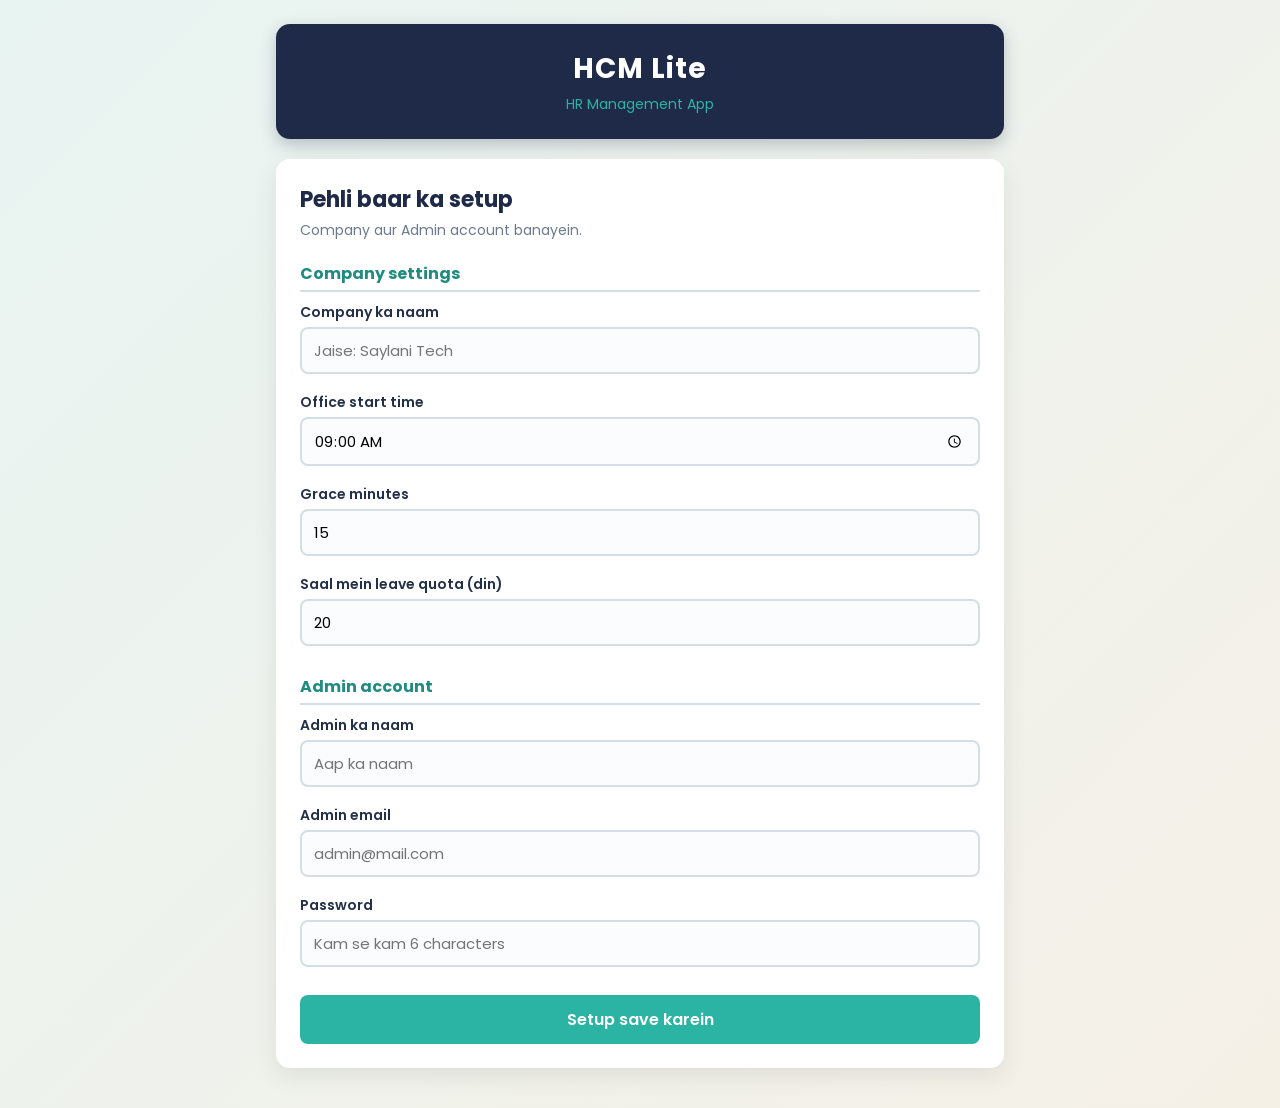
==== admin.html @ a7d58cec "completed" ====
<!DOCTYPE html>
<html lang="ur">
<head>
  <meta charset="UTF-8">
  <meta name="viewport" content="width=device-width, initial-scale=1.0">
  <title>HCM Lite - Admin</title>

  <!-- Font: Poppins (Google Fonts) -->
  <link rel="preconnect" href="https://fonts.googleapis.com">
  <link href="https://fonts.googleapis.com/css2?family=Poppins:wght@400;600;700&display=swap" rel="stylesheet">

  <!-- Apni CSS -->
  <link rel="stylesheet" href="css/style.css">
</head>
<body>

  <div class="page">

    <header class="top-bar">
      <h1>HCM Lite</h1>
      <p>Admin dashboard</p>
    </header>

    <!-- Navigation -->
    <nav class="nav">
      <a href="admin.html" class="nav-link active">Dashboard</a>
      <a href="employees.html" class="nav-link">Employees</a>
      <a href="leaves.html" class="nav-link">Leaves</a>
      <a href="settings.html" class="nav-link">Settings</a>
      <button type="button" id="logoutBtn" class="nav-link">Logout</button>
    </nav>

    <!-- Totals (company ka khulasa) -->
    <section class="card">
      <h2>Aaj ka khulasa</h2>

      <div class="stat-grid">
        <div class="stat-box">
          <span class="stat-num" id="statEmployees">0</span>
          <span class="stat-label">Employees</span>
        </div>
        <div class="stat-box">
          <span class="stat-num" id="statPresent">0</span>
          <span class="stat-label">Check-in</span>
        </div>
        <div class="stat-box">
          <span class="stat-num" id="statLate">0</span>
          <span class="stat-label">Late</span>
        </div>
        <div class="stat-box">
          <span class="stat-num" id="statLeave">0</span>
          <span class="stat-label">Chhutti par</span>
        </div>
        <div class="stat-box">
          <span class="stat-num" id="statPending">0</span>
          <span class="stat-label">Pending leaves</span>
        </div>
      </div>
    </section>

    <!-- Aaj ki attendance -->
    <section class="card">
      <h2>Aaj ki attendance</h2>

      <div class="table-wrap">
        <table>
          <thead>
            <tr>
              <th>Naam</th>
              <th>Department</th>
              <th>Check-in</th>
              <th>Check-out</th>
              <th>Status</th>
            </tr>
          </thead>
          <tbody id="todayBody"></tbody>
        </table>
      </div>
    </section>

    <!-- Sab attendance records -->
    <section class="card">
      <h2>Attendance records</h2>

      <div class="table-wrap">
        <table>
          <thead>
            <tr>
              <th>Naam</th>
              <th>Date</th>
              <th>Check-in</th>
              <th>Check-out</th>
              <th>Status</th>
            </tr>
          </thead>
          <tbody id="allAttendanceBody"></tbody>
        </table>
      </div>
    </section>

  </div>

  <!-- Scripts body ke aakhir mein. Order: storage, auth, attendance, leave. -->
  <script src="js/storage.js"></script>
  <script src="js/auth.js"></script>
  <script src="js/attendance.js"></script>
  <script src="js/leave.js"></script>

</body>
</html>
---- css/style.css ----
/* ===== Colors aur font ke variables (ek jagah se poori app ka rang badal sakte hain) ===== */
:root {
    --primary: #1e2a47;
    /* navy */
    --accent: #2bb3a3;
    /* teal */
    --accent-dark: #1f8c7f;
    --danger: #d64545;
    /* error ka laal rang */
    --bg-start: #e8f4f2;
    --bg-end: #f5f0e6;
    --text: #223048;
    --muted: #6b7a90;
    --border: #d5dde6;
    --white: #ffffff;
}

/* ===== Poori body ===== */
* {
    box-sizing: border-box;
    margin: 0;
    padding: 0;
}

body {
    font-family: "Poppins", Arial, sans-serif;
    color: var(--text);
    background: linear-gradient(135deg, var(--bg-start), var(--bg-end));
    min-height: 100vh;
}

/* Page ko center mein rakhne ke liye */
.page {
    max-width: 760px;
    margin: 0 auto;
    padding: 24px 16px 40px;
}

/* ===== Top bar ===== */
.top-bar {
    background: var(--primary);
    color: var(--white);
    text-align: center;
    padding: 24px 16px;
    border-radius: 14px;
    margin-bottom: 20px;
    box-shadow: 0 6px 16px rgba(30, 42, 71, 0.25);
    animation: fadeDown 0.6s ease;
}

.top-bar h1 {
    font-size: 28px;
    letter-spacing: 1px;
}

.top-bar p {
    color: var(--accent);
    font-size: 14px;
    margin-top: 4px;
}

/* ===== Card (form wala box) ===== */
.card {
    background: var(--white);
    border-radius: 14px;
    padding: 24px;
    box-shadow: 0 8px 24px rgba(0, 0, 0, 0.08);
    animation: fadeUp 0.6s ease;
}

.card h2 {
    color: var(--primary);
    font-size: 22px;
    margin-bottom: 4px;
}

.card h3 {
    color: var(--accent-dark);
    font-size: 16px;
    margin: 20px 0 8px;
    border-bottom: 2px solid var(--border);
    padding-bottom: 4px;
}

.hint {
    color: var(--muted);
    font-size: 14px;
    margin-bottom: 12px;
}

/* ===== Form ke andar ke elements ===== */
label {
    display: block;
    font-size: 14px;
    font-weight: 600;
    margin-top: 10px;
    margin-bottom: 4px;
}

input {
    width: 100%;
    padding: 10px 12px;
    font-family: inherit;
    font-size: 15px;
    border: 2px solid var(--border);
    border-radius: 8px;
    background: #fafcfd;
    transition: border-color 0.25s, box-shadow 0.25s, background 0.25s;
}

/* Jab user input par click kare (focus) to rang badle */
input:focus {
    outline: none;
    border-color: var(--accent);
    background: var(--white);
    box-shadow: 0 0 0 4px rgba(43, 179, 163, 0.2);
}

/* Error message (laal rang, chhota font) */
.error {
    display: block;
    color: var(--danger);
    font-size: 13px;
    min-height: 4px;
    margin-top: 4px;
}

/* ===== Button ===== */
.btn {
    display: block;
    width: 100%;
    margin-top: 20px;
    padding: 12px;
    font-family: inherit;
    font-size: 16px;
    font-weight: 600;
    color: var(--white);
    background: var(--accent);
    border: none;
    border-radius: 8px;
    cursor: pointer;
    transition: transform 0.15s, background 0.25s, box-shadow 0.25s;
    text-align: center;
    text-decoration: none;
}

/* Mouse button ke upar aaye to */
.btn:hover {
    background: var(--accent-dark);
    transform: translateY(-2px);
    box-shadow: 0 6px 14px rgba(43, 179, 163, 0.35);
}

/* Button daba ho to thoda neeche */
.btn:active {
    transform: translateY(0);
}

/* ===== Helper class: element chhupane ke liye ===== */
.hidden {
    display: none !important;
}

/* ===== Animations ===== */
@keyframes fadeUp {
    from {
        opacity: 0;
        transform: translateY(16px);
    }

    to {
        opacity: 1;
        transform: translateY(0);
    }
}

@keyframes fadeDown {
    from {
        opacity: 0;
        transform: translateY(-16px);
    }

    to {
        opacity: 1;
        transform: translateY(0);
    }
}

/* ===== Chhoti screen (phone) ke liye ===== */
@media (max-width: 480px) {
    .page {
        padding: 12px 10px 24px;
    }

    .card {
        padding: 16px;
    }

    .top-bar h1 {
        font-size: 24px;
    }
}




/* ===== Navigation ===== */
.nav {
  display: flex;
  flex-wrap: wrap;
  gap: 8px;
  margin-bottom: 20px;
}

.nav-link {
  padding: 8px 14px;
  font-family: inherit;
  font-size: 14px;
  font-weight: 600;
  color: var(--primary);
  background: var(--white);
  border: 2px solid var(--border);
  border-radius: 8px;
  text-decoration: none;
  cursor: pointer;
  transition: background 0.25s, color 0.25s, transform 0.15s;
}

.nav-link:hover {
  background: var(--accent);
  color: var(--white);
  transform: translateY(-2px);
}

.nav-link.active {
  background: var(--primary);
  color: var(--white);
  border-color: var(--primary);
}

/* ===== Cards ke beech jagah ===== */
.card + .card {
  margin-top: 20px;
}

/* Success message (hara-si lakeer) */
.success {
  color: var(--accent-dark);
  font-size: 14px;
  font-weight: 600;
  margin-top: 10px;
  min-height: 4px;
}

/* Cancel button ka rang */
.btn-secondary {
  background: var(--muted);
}

.btn-secondary:hover {
  background: var(--primary);
}

/* ===== Search aur filter ===== */
.filters {
  display: flex;
  flex-wrap: wrap;
  gap: 8px;
  margin-top: 12px;
}

.filters input {
  flex: 2 1 160px;
}

.filters select {
  flex: 1 1 120px;
  padding: 10px;
  font-family: inherit;
  font-size: 14px;
  background: var(--white);
  border: 2px solid var(--border);
  border-radius: 8px;
}

/* ===== Table ===== */
.table-wrap {
  overflow-x: auto; /* chhoti screen par table side se scroll hogi */
  margin-top: 12px;
}

table {
  width: 100%;
  border-collapse: collapse;
  font-size: 14px;
}

th {
  background: var(--primary);
  color: var(--white);
  text-align: left;
  padding: 10px;
}

td {
  padding: 10px;
  border-bottom: 1px solid var(--border);
}

tr:hover td {
  background: #f0f8f7;
}

/* Edit aur Delete ke chhote buttons */
.small-btn {
  padding: 6px 10px;
  margin-right: 4px;
  font-family: inherit;
  font-size: 13px;
  color: var(--white);
  background: var(--accent);
  border: none;
  border-radius: 6px;
  cursor: pointer;
  transition: transform 0.15s, background 0.25s;
}

.small-btn:hover {
  background: var(--accent-dark);
  transform: translateY(-1px);
}

.danger-btn {
  background: var(--danger);
}

.danger-btn:hover {
  background: #b83232;
}


/* ===== Working days ke checkboxes ===== */
.days-grid {
  display: flex;
  flex-wrap: wrap;
  gap: 8px;
  margin-top: 8px;
}

.day-option {
  display: inline-flex;
  align-items: center;
  gap: 6px;
  margin-top: 0;
  padding: 8px 12px;
  font-weight: 600;
  background: #fafcfd;
  border: 2px solid var(--border);
  border-radius: 8px;
  cursor: pointer;
}

/* Checkbox ko poori width nahi leni chahiye */
.day-option input {
  width: auto;
  margin: 0;
  accent-color: var(--accent);
}

/* ===== Attendance ===== */
.status-box {
  background: #f0f8f7;
  border-left: 4px solid var(--accent);
  padding: 12px;
  border-radius: 8px;
  font-size: 14px;
  margin-top: 8px;
}

/* Do buttons ek saath, barabar width */
.btn-row {
  display: grid;
  grid-template-columns: 1fr 1fr;
  gap: 10px;
}

.btn-row .btn {
  margin-top: 16px;
}

/* Jab button disable ho (jaise check-in ho chuka ho) */
.btn:disabled {
  opacity: 0.5;
  cursor: not-allowed;
  transform: none;
  box-shadow: none;
}

/* ===== Leave ===== */
/* Status ka chhota label */
.badge {
  display: inline-block;
  padding: 2px 8px;
  border-radius: 6px;
  font-size: 12px;
  font-weight: 600;
  background: var(--border);
}

/* Table ke action wale column mein input aur buttons ek line mein */
.action-cell input {
  width: 110px;
  padding: 6px 8px;
  font-size: 13px;
  margin-bottom: 4px;
}

.action-cell .small-btn {
  margin-top: 4px;
}

/* ===== Dashboard stats ===== */
.stat-grid {
  display: grid;
  grid-template-columns: repeat(auto-fit, minmax(120px, 1fr));
  gap: 10px;
  margin-top: 12px;
}

.stat-box {
  display: flex;
  flex-direction: column;
  align-items: center;
  padding: 14px 8px;
  background: #f0f8f7;
  border-left: 4px solid var(--accent);
  border-radius: 8px;
}

.stat-num {
  font-size: 26px;
  font-weight: 700;
  color: var(--primary);
}

.stat-label {
  font-size: 13px;
  color: var(--muted);
  text-align: center;
}


/* ===== Payslip ===== */
/* Nav ke links ka group (flex ke andar ek saath) */
.nav-group {
  display: flex;
  flex-wrap: wrap;
  gap: 8px;
}

/* Slip ke net salary wali line */
.net-row td {
  background: #f0f8f7;
  color: var(--primary);
  font-size: 16px;
}

/* Slip ke andar h3 ka style */
#payslipBody h3 {
  color: var(--primary);
  font-size: 18px;
  margin-bottom: 4px;
}

/* ===== Print ke liye: sirf slip dikhe, buttons aur nav nahi ===== */
@media print {
  body {
    background: var(--white);
  }
  .no-print {
    display: none !important;
  }
  .card {
    box-shadow: none;
    animation: none;
  }
}


/* ===== Responsive (phone aur chhoti screen) ===== */

/* Tablet aur chhoti screen */
@media (max-width: 760px) {
  .page {
    max-width: 100%;
    padding: 12px 10px 24px;
  }
}

/* Phone (480px se chhoti screen) */
@media (max-width: 480px) {
  /* Nav ke buttons poori line mein, aasani se tap hon */
  .nav {
    gap: 6px;
  }
  .nav-link {
    flex: 1 1 auto;
    text-align: center;
    padding: 10px 10px;
    font-size: 13px;
  }
  .nav-group {
    width: 100%;
  }

  /* Filters (search aur department) ek ke neeche ek */
  .filters input,
  .filters select {
    flex: 1 1 100%;
  }

  /* Do buttons (check-in / check-out) ek ke neeche ek */
  .btn-row {
    grid-template-columns: 1fr;
  }

  /* Dashboard numbers chhote karo */
  .stat-grid {
    grid-template-columns: repeat(2, 1fr);
  }
  .stat-num {
    font-size: 22px;
  }

  /* Tables chhoti screen par scroll hon */
  table {
    font-size: 13px;
    min-width: 520px;
  }
  th, td {
    padding: 8px;
  }

  /* Card ke andar ke headings chhote */
  .card h2 {
    font-size: 19px;
  }

  /* Working days ke checkboxes wrap hon */
  .day-option {
    padding: 6px 10px;
    font-size: 13px;
  }

  /* Button ko touch karna asaan ho */
  .btn {
    padding: 14px;
  }
}

/* Chhoti screen par nav ke andar buttons ki width */
@media (max-width: 360px) {
  .top-bar h1 {
    font-size: 20px;
  }
  .nav-link {
    font-size: 12px;
    padding: 8px 6px;
  }
}
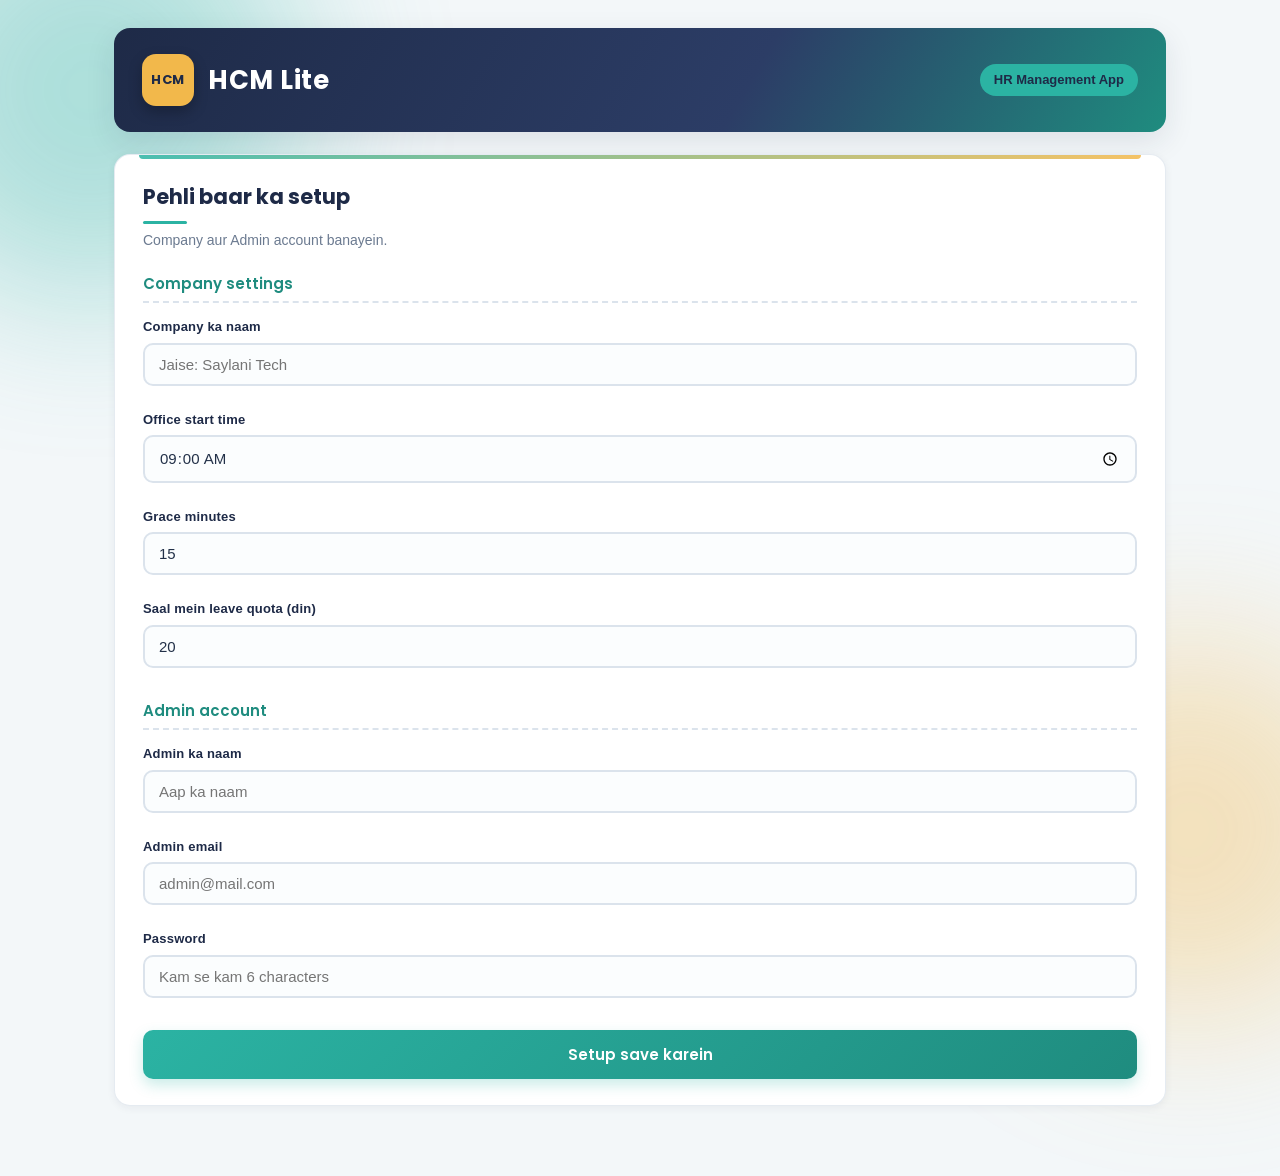
==== commit 7569b25b: "added salary feature" ====
--- a/admin.html
+++ b/admin.html
@@ -1,110 +1,140 @@
 <!DOCTYPE html>
 <html lang="ur">
+
 <head>
-  <meta charset="UTF-8">
-  <meta name="viewport" content="width=device-width, initial-scale=1.0">
-  <title>HCM Lite - Admin</title>
+    <meta charset="UTF-8">
+    <meta name="viewport" content="width=device-width, initial-scale=1.0">
+    <title>HCM Lite - Admin</title>
 
-  <!-- Font: Poppins (Google Fonts) -->
-  <link rel="preconnect" href="https://fonts.googleapis.com">
-  <link href="https://fonts.googleapis.com/css2?family=Poppins:wght@400;600;700&display=swap" rel="stylesheet">
+    <!-- Font: Poppins (Google Fonts) -->
+    <link rel="preconnect" href="https://fonts.googleapis.com">
+    <link href="https://fonts.googleapis.com/css2?family=Poppins:wght@400;600;700&display=swap" rel="stylesheet">
 
-  <!-- Apni CSS -->
-  <link rel="stylesheet" href="css/style.css">
+    <!-- Apni CSS -->
+    <link rel="stylesheet" href="css/style.css">
 </head>
+
 <body>
 
-  <div class="page">
+    <div class="page">
 
-    <header class="top-bar">
-      <h1>HCM Lite</h1>
-      <p>Admin dashboard</p>
-    </header>
+        <header class="top-bar">
+            <h1>HCM Lite</h1>
+            <p>Admin dashboard</p>
+        </header>
 
-    <!-- Navigation -->
-    <nav class="nav">
-      <a href="admin.html" class="nav-link active">Dashboard</a>
-      <a href="employees.html" class="nav-link">Employees</a>
-      <a href="leaves.html" class="nav-link">Leaves</a>
-      <a href="settings.html" class="nav-link">Settings</a>
-      <button type="button" id="logoutBtn" class="nav-link">Logout</button>
-    </nav>
+        <!-- Navigation -->
+        <nav class="nav">
+            <a href="admin.html" class="nav-link active">Dashboard</a>
+            <a href="employees.html" class="nav-link">Employees</a>
+            <a href="leaves.html" class="nav-link">Leaves</a>
+                <a href="payslip.html" class="nav-link">Payslip</a>
+            <a href="settings.html" class="nav-link">Settings</a>
+            <button type="button" id="logoutBtn" class="nav-link">Logout</button>
+        </nav>
 
-    <!-- Totals (company ka khulasa) -->
-    <section class="card">
-      <h2>Aaj ka khulasa</h2>
+        <!-- Totals (company ka khulasa) -->
+        <section class="card">
+            <h2>Aaj ka khulasa</h2>
 
-      <div class="stat-grid">
-        <div class="stat-box">
-          <span class="stat-num" id="statEmployees">0</span>
-          <span class="stat-label">Employees</span>
-        </div>
-        <div class="stat-box">
-          <span class="stat-num" id="statPresent">0</span>
-          <span class="stat-label">Check-in</span>
-        </div>
-        <div class="stat-box">
-          <span class="stat-num" id="statLate">0</span>
-          <span class="stat-label">Late</span>
-        </div>
-        <div class="stat-box">
-          <span class="stat-num" id="statLeave">0</span>
-          <span class="stat-label">Chhutti par</span>
-        </div>
-        <div class="stat-box">
-          <span class="stat-num" id="statPending">0</span>
-          <span class="stat-label">Pending leaves</span>
-        </div>
-      </div>
-    </section>
+            <div class="stat-grid">
+                <div class="stat-box">
+                    <span class="stat-num" id="statEmployees">0</span>
+                    <span class="stat-label">Employees</span>
+                </div>
+                <div class="stat-box">
+                    <span class="stat-num" id="statPresent">0</span>
+                    <span class="stat-label">Check-in</span>
+                </div>
+                <div class="stat-box">
+                    <span class="stat-num" id="statLate">0</span>
+                    <span class="stat-label">Late</span>
+                </div>
+                <div class="stat-box">
+                    <span class="stat-num" id="statLeave">0</span>
+                    <span class="stat-label">Chhutti par</span>
+                </div>
+                <div class="stat-box">
+                    <span class="stat-num" id="statPending">0</span>
+                    <span class="stat-label">Pending leaves</span>
+                </div>
+            </div>
+        </section>
 
-    <!-- Aaj ki attendance -->
-    <section class="card">
-      <h2>Aaj ki attendance</h2>
+        <!-- Aaj ki attendance -->
+        <section class="card">
+            <h2>Aaj ki attendance</h2>
 
-      <div class="table-wrap">
-        <table>
-          <thead>
-            <tr>
-              <th>Naam</th>
-              <th>Department</th>
-              <th>Check-in</th>
-              <th>Check-out</th>
-              <th>Status</th>
-            </tr>
-          </thead>
-          <tbody id="todayBody"></tbody>
-        </table>
-      </div>
-    </section>
+            <div class="table-wrap">
+                <table>
+                    <thead>
+                        <tr>
+                            <th>Naam</th>
+                            <th>Department</th>
+                            <th>Check-in</th>
+                            <th>Check-out</th>
+                            <th>Status</th>
+                        </tr>
+                    </thead>
+                    <tbody id="todayBody"></tbody>
+                </table>
+            </div>
+        </section>
 
-    <!-- Sab attendance records -->
-    <section class="card">
-      <h2>Attendance records</h2>
+        <!-- Announcement post karna (Announcements feature) -->
+        <section class="card">
+            <h2>Announcement post karein</h2>
+            <p class="hint">Ye sab employees ke dashboard par dikhega.</p>
 
-      <div class="table-wrap">
-        <table>
-          <thead>
-            <tr>
-              <th>Naam</th>
-              <th>Date</th>
-              <th>Check-in</th>
-              <th>Check-out</th>
-              <th>Status</th>
-            </tr>
-          </thead>
-          <tbody id="allAttendanceBody"></tbody>
-        </table>
-      </div>
-    </section>
+            <form id="annForm" novalidate>
 
-  </div>
+                <label for="annTitle">Title</label>
+                <input type="text" id="annTitle" placeholder="Jaise: Eid ki chhutti">
+                <span class="error" id="errAnnTitle"></span>
 
-  <!-- Scripts body ke aakhir mein. Order: storage, auth, attendance, leave. -->
-  <script src="js/storage.js"></script>
-  <script src="js/auth.js"></script>
-  <script src="js/attendance.js"></script>
-  <script src="js/leave.js"></script>
+                <label for="annMessage">Message</label>
+                <textarea id="annMessage" rows="3" placeholder="Pura message likhein"></textarea>
+                <span class="error" id="errAnnMessage"></span>
+
+                <button type="submit" class="btn">Post karein</button>
+            </form>
+
+            <p class="success" id="annDone"></p>
+
+            <h3>Post ki gayi announcements</h3>
+            <div id="annAdminList"></div>
+            <p class="hint hidden" id="noAnnAdmin">Abhi koi announcement nahi hai.</p>
+        </section>
+
+        <!-- Sab attendance records -->
+        <section class="card">
+            <h2>Attendance records</h2>
+
+            <div class="table-wrap">
+                <table>
+                    <thead>
+                        <tr>
+                            <th>Naam</th>
+                            <th>Date</th>
+                            <th>Check-in</th>
+                            <th>Check-out</th>
+                            <th>Status</th>
+                        </tr>
+                    </thead>
+                    <tbody id="allAttendanceBody"></tbody>
+                </table>
+            </div>
+        </section>
+
+    </div>
+
+    <!-- Scripts body ke aakhir mein. Order: storage, auth, attendance, leave. -->
+    <script src="js/storage.js"></script>
+    <script src="js/auth.js"></script>
+    <script src="js/attendance.js"></script>
+        <script src="js/announcements.js"></script>
+    <script src="js/leave.js"></script>
 
 </body>
+
 </html>
--- a/css/style.css
+++ b/css/style.css
@@ -1,292 +1,466 @@
-/* ===== Colors aur font ke variables (ek jagah se poori app ka rang badal sakte hain) ===== */
+/* =====================================================
+   HCM Lite: University portal style (laptop + phone)
+   ===================================================== */
+
+/* ===== Rang aur font (ek jagah se poori app badlegi) ===== */
 :root {
-    --primary: #1e2a47;
-    /* navy */
-    --accent: #2bb3a3;
-    /* teal */
-    --accent-dark: #1f8c7f;
-    --danger: #d64545;
-    /* error ka laal rang */
-    --bg-start: #e8f4f2;
-    --bg-end: #f5f0e6;
-    --text: #223048;
-    --muted: #6b7a90;
-    --border: #d5dde6;
-    --white: #ffffff;
-}
-
-/* ===== Poori body ===== */
+  --primary: #1e2a47;        /* navy */
+  --primary-soft: #2c3d66;
+  --accent: #2bb3a3;         /* teal */
+  --accent-dark: #1f8c7f;
+  --accent-light: #e6f6f3;
+  --gold: #f2b84b;           /* chhota highlight */
+  --danger: #d64545;
+  --danger-dark: #b83232;
+  --text: #223048;
+  --muted: #6b7a90;
+  --border: #dbe3ec;
+  --white: #ffffff;
+  --bg: #f3f7f9;
+
+  --font-head: "Poppins", "Segoe UI", Arial, sans-serif;
+  --font-body: "Segoe UI", Roboto, "Helvetica Neue", Arial, sans-serif;
+
+  --radius: 16px;
+  --radius-sm: 10px;
+  --shadow-sm: 0 2px 8px rgba(30, 42, 71, 0.06);
+  --shadow: 0 10px 30px rgba(30, 42, 71, 0.10);
+  --shadow-hover: 0 18px 40px rgba(30, 42, 71, 0.16);
+}
+
+/* ===== Reset aur body ===== */
 * {
-    box-sizing: border-box;
-    margin: 0;
-    padding: 0;
+  box-sizing: border-box;
+  margin: 0;
+  padding: 0;
 }
 
 body {
-    font-family: "Poppins", Arial, sans-serif;
-    color: var(--text);
-    background: linear-gradient(135deg, var(--bg-start), var(--bg-end));
-    min-height: 100vh;
-}
-
-/* Page ko center mein rakhne ke liye */
+  font-family: var(--font-body);
+  font-size: 15px;
+  color: var(--text);
+  line-height: 1.5;
+  min-height: 100vh;
+  background: var(--bg);
+  position: relative;
+  overflow-x: hidden;
+}
+
+/* Background par halki rangeen roshni (decorative, click nahi hoti) */
+body::before,
+body::after {
+  content: "";
+  position: fixed;
+  z-index: -1;
+  border-radius: 50%;
+  filter: blur(80px);
+  opacity: 0.35;
+  pointer-events: none;
+}
+
+body::before {
+  width: 420px;
+  height: 420px;
+  top: -120px;
+  left: -120px;
+  background: var(--accent);
+}
+
+body::after {
+  width: 380px;
+  height: 380px;
+  bottom: -120px;
+  right: -100px;
+  background: var(--gold);
+}
+
+/* ===== Page ka main container (laptop par wide) ===== */
 .page {
-    max-width: 760px;
-    margin: 0 auto;
-    padding: 24px 16px 40px;
-}
-
-/* ===== Top bar ===== */
+  max-width: 1100px;
+  margin: 0 auto;
+  padding: 28px 24px 48px;
+}
+
+/* ===== Top bar (portal ka header) ===== */
 .top-bar {
-    background: var(--primary);
-    color: var(--white);
-    text-align: center;
-    padding: 24px 16px;
-    border-radius: 14px;
-    margin-bottom: 20px;
-    box-shadow: 0 6px 16px rgba(30, 42, 71, 0.25);
-    animation: fadeDown 0.6s ease;
+  position: relative;
+  overflow: hidden;
+  background: linear-gradient(120deg, var(--primary) 0%, var(--primary-soft) 60%, var(--accent-dark) 100%);
+  color: var(--white);
+  padding: 26px 28px;
+  border-radius: var(--radius);
+  margin-bottom: 22px;
+  box-shadow: var(--shadow);
+  display: flex;
+  align-items: center;
+  gap: 16px;
+  animation: fadeDown 0.6s ease both;
+}
+
+/* Chamakta hua sheesha effect */
+.top-bar::after {
+  content: "";
+  position: absolute;
+  top: 0;
+  left: -60%;
+  width: 40%;
+  height: 100%;
+  background: linear-gradient(90deg, transparent, rgba(255, 255, 255, 0.18), transparent);
+  transform: skewX(-20deg);
+  animation: shine 5s ease-in-out infinite;
+}
+
+/* Logo ki jagah chhota badge */
+.top-bar h1::before {
+  content: "HCM";
+  display: inline-grid;
+  place-items: center;
+  width: 52px;
+  height: 52px;
+  margin-right: 14px;
+  border-radius: 14px;
+  background: var(--gold);
+  color: var(--primary);
+  font-family: var(--font-head);
+  font-size: 13px;
+  font-weight: 700;
+  letter-spacing: 0.5px;
+  vertical-align: middle;
+  box-shadow: 0 6px 14px rgba(0, 0, 0, 0.25);
 }
 
 .top-bar h1 {
-    font-size: 28px;
-    letter-spacing: 1px;
+  font-family: var(--font-head);
+  font-size: 26px;
+  font-weight: 700;
+  letter-spacing: 0.5px;
+  display: flex;
+  align-items: center;
 }
 
 .top-bar p {
-    color: var(--accent);
-    font-size: 14px;
-    margin-top: 4px;
-}
-
-/* ===== Card (form wala box) ===== */
-.card {
-    background: var(--white);
-    border-radius: 14px;
-    padding: 24px;
-    box-shadow: 0 8px 24px rgba(0, 0, 0, 0.08);
-    animation: fadeUp 0.6s ease;
-}
-
-.card h2 {
-    color: var(--primary);
-    font-size: 22px;
-    margin-bottom: 4px;
-}
-
-.card h3 {
-    color: var(--accent-dark);
-    font-size: 16px;
-    margin: 20px 0 8px;
-    border-bottom: 2px solid var(--border);
-    padding-bottom: 4px;
-}
-
-.hint {
-    color: var(--muted);
-    font-size: 14px;
-    margin-bottom: 12px;
-}
-
-/* ===== Form ke andar ke elements ===== */
-label {
-    display: block;
-    font-size: 14px;
-    font-weight: 600;
-    margin-top: 10px;
-    margin-bottom: 4px;
-}
-
-input {
-    width: 100%;
-    padding: 10px 12px;
-    font-family: inherit;
-    font-size: 15px;
-    border: 2px solid var(--border);
-    border-radius: 8px;
-    background: #fafcfd;
-    transition: border-color 0.25s, box-shadow 0.25s, background 0.25s;
-}
-
-/* Jab user input par click kare (focus) to rang badle */
-input:focus {
-    outline: none;
-    border-color: var(--accent);
-    background: var(--white);
-    box-shadow: 0 0 0 4px rgba(43, 179, 163, 0.2);
-}
-
-/* Error message (laal rang, chhota font) */
-.error {
-    display: block;
-    color: var(--danger);
-    font-size: 13px;
-    min-height: 4px;
-    margin-top: 4px;
-}
-
-/* ===== Button ===== */
-.btn {
-    display: block;
-    width: 100%;
-    margin-top: 20px;
-    padding: 12px;
-    font-family: inherit;
-    font-size: 16px;
-    font-weight: 600;
-    color: var(--white);
-    background: var(--accent);
-    border: none;
-    border-radius: 8px;
-    cursor: pointer;
-    transition: transform 0.15s, background 0.25s, box-shadow 0.25s;
-    text-align: center;
-    text-decoration: none;
-}
-
-/* Mouse button ke upar aaye to */
-.btn:hover {
-    background: var(--accent-dark);
-    transform: translateY(-2px);
-    box-shadow: 0 6px 14px rgba(43, 179, 163, 0.35);
-}
-
-/* Button daba ho to thoda neeche */
-.btn:active {
-    transform: translateY(0);
-}
-
-/* ===== Helper class: element chhupane ke liye ===== */
-.hidden {
-    display: none !important;
-}
-
-/* ===== Animations ===== */
-@keyframes fadeUp {
-    from {
-        opacity: 0;
-        transform: translateY(16px);
-    }
-
-    to {
-        opacity: 1;
-        transform: translateY(0);
-    }
-}
-
-@keyframes fadeDown {
-    from {
-        opacity: 0;
-        transform: translateY(-16px);
-    }
-
-    to {
-        opacity: 1;
-        transform: translateY(0);
-    }
-}
-
-/* ===== Chhoti screen (phone) ke liye ===== */
-@media (max-width: 480px) {
-    .page {
-        padding: 12px 10px 24px;
-    }
-
-    .card {
-        padding: 16px;
-    }
-
-    .top-bar h1 {
-        font-size: 24px;
-    }
-}
-
-
-
-
-/* ===== Navigation ===== */
+  margin-left: auto;
+  padding: 6px 14px;
+  font-size: 13px;
+  font-weight: 600;
+  color: var(--primary);
+  background: var(--accent);
+  border-radius: 999px;
+  white-space: nowrap;
+}
+
+/* ===== Navigation (sticky glass bar) ===== */
 .nav {
+  position: sticky;
+  top: 12px;
+  z-index: 20;
+  display: flex;
+  flex-wrap: wrap;
+  align-items: center;
+  gap: 8px;
+  margin-bottom: 22px;
+  padding: 10px;
+  background: rgba(255, 255, 255, 0.85);
+  backdrop-filter: blur(10px);
+  -webkit-backdrop-filter: blur(10px);
+  border: 1px solid var(--border);
+  border-radius: 14px;
+  box-shadow: var(--shadow-sm);
+}
+
+.nav-link {
+  position: relative;
+  padding: 9px 16px;
+  font-family: var(--font-head);
+  font-size: 14px;
+  font-weight: 600;
+  color: var(--primary);
+  background: transparent;
+  border: none;
+  border-radius: 10px;
+  text-decoration: none;
+  cursor: pointer;
+  transition: background 0.25s, color 0.25s, transform 0.2s;
+}
+
+.nav-link:hover {
+  background: var(--accent-light);
+  color: var(--accent-dark);
+  transform: translateY(-2px);
+}
+
+/* Jo page khula hai uska link */
+.nav-link.active {
+  background: linear-gradient(135deg, var(--primary), var(--primary-soft));
+  color: var(--white);
+  box-shadow: 0 6px 14px rgba(30, 42, 71, 0.25);
+}
+
+/* Logout ka link lal hover par */
+#logoutBtn {
+  margin-left: auto;
+  color: var(--danger);
+}
+
+#logoutBtn:hover {
+  background: #fdecec;
+  color: var(--danger-dark);
+}
+
+.nav-group {
   display: flex;
   flex-wrap: wrap;
   gap: 8px;
-  margin-bottom: 20px;
-}
-
-.nav-link {
-  padding: 8px 14px;
+}
+
+/* ===== Cards (portal ke boxes) ===== */
+.card {
+  position: relative;
+  background: var(--white);
+  border-radius: var(--radius);
+  padding: 26px 28px;
+  margin-bottom: 22px;
+  box-shadow: var(--shadow-sm);
+  border: 1px solid rgba(219, 227, 236, 0.7);
+  transition: box-shadow 0.35s ease, transform 0.35s ease;
+  animation: fadeUp 0.6s ease both;
+}
+
+/* Upar ki patli rangeen lakeer */
+.card::before {
+  content: "";
+  position: absolute;
+  top: 0;
+  left: 24px;
+  right: 24px;
+  height: 4px;
+  border-radius: 0 0 4px 4px;
+  background: linear-gradient(90deg, var(--accent), var(--gold));
+  opacity: 0.85;
+}
+
+.card:hover {
+  box-shadow: var(--shadow);
+  transform: translateY(-2px);
+}
+
+/* Cards ek ke baad ek thora der se aayein */
+.card:nth-of-type(2) { animation-delay: 0.08s; }
+.card:nth-of-type(3) { animation-delay: 0.16s; }
+.card:nth-of-type(4) { animation-delay: 0.24s; }
+.card:nth-of-type(5) { animation-delay: 0.32s; }
+.card:nth-of-type(6) { animation-delay: 0.40s; }
+
+.card + .card {
+  margin-top: 0;
+}
+
+.card h2 {
+  font-family: var(--font-head);
+  color: var(--primary);
+  font-size: 21px;
+  font-weight: 700;
+  margin-bottom: 4px;
+}
+
+/* Heading ke neeche chhoti accent line */
+.card h2::after {
+  content: "";
+  display: block;
+  width: 44px;
+  height: 3px;
+  margin-top: 8px;
+  border-radius: 3px;
+  background: var(--accent);
+  transition: width 0.4s ease;
+}
+
+.card:hover h2::after {
+  width: 90px;
+}
+
+.card h3 {
+  font-family: var(--font-head);
+  color: var(--accent-dark);
+  font-size: 15px;
+  font-weight: 600;
+  margin: 22px 0 10px;
+  padding-bottom: 6px;
+  border-bottom: 2px dashed var(--border);
+}
+
+.hint {
+  color: var(--muted);
+  font-size: 14px;
+  margin: 6px 0 14px;
+}
+
+/* ===== Form elements ===== */
+label {
+  display: block;
+  font-size: 13px;
+  font-weight: 600;
+  color: var(--primary);
+  letter-spacing: 0.2px;
+  margin-top: 14px;
+  margin-bottom: 6px;
+}
+
+input:not([type="checkbox"]):not([type="hidden"]),
+select,
+textarea {
+  width: 100%;
+  padding: 11px 14px;
   font-family: inherit;
-  font-size: 14px;
-  font-weight: 600;
-  color: var(--primary);
+  font-size: 15px;
+  color: var(--text);
+  border: 2px solid var(--border);
+  border-radius: var(--radius-sm);
+  background: #fbfdfe;
+  transition: border-color 0.25s, box-shadow 0.25s, background 0.25s, transform 0.2s;
+}
+
+textarea {
+  resize: vertical;
+  min-height: 90px;
+}
+
+/* Focus par glow aur thora upar uthna */
+input:not([type="checkbox"]):not([type="hidden"]):focus,
+select:focus,
+textarea:focus {
+  outline: none;
+  border-color: var(--accent);
   background: var(--white);
-  border: 2px solid var(--border);
-  border-radius: 8px;
+  box-shadow: 0 0 0 4px rgba(43, 179, 163, 0.18);
+  transform: translateY(-1px);
+}
+
+input:not([type="checkbox"]):not([type="hidden"]):hover,
+select:hover,
+textarea:hover {
+  border-color: #b9c8d8;
+}
+
+/* Error message: ⚠ ke saath */
+.error {
+  display: block;
+  color: var(--danger);
+  font-size: 13px;
+  font-weight: 500;
+  min-height: 4px;
+  margin-top: 6px;
+}
+
+.error:not(:empty)::before {
+  content: "⚠ ";
+}
+
+/* ===== Buttons ===== */
+.btn {
+  position: relative;
+  display: block;
+  width: 100%;
+  margin-top: 22px;
+  padding: 13px 16px;
+  font-family: var(--font-head);
+  font-size: 15px;
+  font-weight: 600;
+  color: var(--white);
+  background: linear-gradient(135deg, var(--accent), var(--accent-dark));
+  border: none;
+  border-radius: var(--radius-sm);
+  box-shadow: 0 6px 14px rgba(43, 179, 163, 0.25);
+  cursor: pointer;
+  overflow: hidden;
+  text-align: center;
   text-decoration: none;
-  cursor: pointer;
-  transition: background 0.25s, color 0.25s, transform 0.15s;
-}
-
-.nav-link:hover {
-  background: var(--accent);
-  color: var(--white);
+  transition: transform 0.2s, box-shadow 0.25s, filter 0.25s;
+}
+
+/* Button par roshni ki lehar */
+.btn::after {
+  content: "";
+  position: absolute;
+  top: 0;
+  left: -75%;
+  width: 50%;
+  height: 100%;
+  background: linear-gradient(90deg, transparent, rgba(255, 255, 255, 0.35), transparent);
+  transform: skewX(-20deg);
+  transition: left 0.6s ease;
+}
+
+.btn:hover:not(:disabled) {
   transform: translateY(-2px);
-}
-
-.nav-link.active {
-  background: var(--primary);
-  color: var(--white);
-  border-color: var(--primary);
-}
-
-/* ===== Cards ke beech jagah ===== */
-.card + .card {
-  margin-top: 20px;
-}
-
-/* Success message (hara-si lakeer) */
+  box-shadow: 0 12px 22px rgba(43, 179, 163, 0.35);
+}
+
+.btn:hover:not(:disabled)::after {
+  left: 125%;
+}
+
+.btn:active:not(:disabled) {
+  transform: translateY(0) scale(0.99);
+}
+
+.btn:disabled {
+  opacity: 0.5;
+  cursor: not-allowed;
+  box-shadow: none;
+}
+
+/* Cancel jaisa halka button */
+.btn-secondary {
+  background: linear-gradient(135deg, var(--muted), #56637a);
+  box-shadow: 0 6px 14px rgba(107, 122, 144, 0.25);
+}
+
+/* ===== Success aur chhote messages ===== */
 .success {
   color: var(--accent-dark);
   font-size: 14px;
   font-weight: 600;
-  margin-top: 10px;
-  min-height: 4px;
-}
-
-/* Cancel button ka rang */
-.btn-secondary {
-  background: var(--muted);
-}
-
-.btn-secondary:hover {
-  background: var(--primary);
+  margin-top: 12px;
+}
+
+.success:not(:empty) {
+  display: inline-block;
+  padding: 8px 14px;
+  background: var(--accent-light);
+  border-radius: 999px;
+}
+
+.success:not(:empty)::before {
+  content: "✔ ";
+}
+
+.hidden {
+  display: none !important;
 }
 
 /* ===== Search aur filter ===== */
 .filters {
   display: flex;
   flex-wrap: wrap;
-  gap: 8px;
-  margin-top: 12px;
+  gap: 10px;
+  margin-top: 14px;
 }
 
 .filters input {
-  flex: 2 1 160px;
+  flex: 2 1 220px;
 }
 
 .filters select {
-  flex: 1 1 120px;
-  padding: 10px;
-  font-family: inherit;
-  font-size: 14px;
-  background: var(--white);
-  border: 2px solid var(--border);
-  border-radius: 8px;
-}
-
-/* ===== Table ===== */
+  flex: 1 1 160px;
+}
+
+/* ===== Table (rounded aur sticky-feel header) ===== */
 .table-wrap {
-  overflow-x: auto; /* chhoti screen par table side se scroll hogi */
-  margin-top: 12px;
+  margin-top: 14px;
+  overflow-x: auto;
+  border: 1px solid var(--border);
+  border-radius: var(--radius-sm);
 }
 
 table {
@@ -296,275 +470,386 @@
 }
 
 th {
-  background: var(--primary);
+  background: linear-gradient(135deg, var(--primary), var(--primary-soft));
   color: var(--white);
+  font-family: var(--font-head);
+  font-size: 12px;
+  font-weight: 600;
+  letter-spacing: 0.6px;
+  text-transform: uppercase;
   text-align: left;
-  padding: 10px;
+  padding: 12px 14px;
+  white-space: nowrap;
 }
 
 td {
-  padding: 10px;
+  padding: 12px 14px;
   border-bottom: 1px solid var(--border);
-}
-
-tr:hover td {
-  background: #f0f8f7;
-}
-
-/* Edit aur Delete ke chhote buttons */
+  vertical-align: middle;
+}
+
+tbody tr:last-child td {
+  border-bottom: none;
+}
+
+/* Row par hover: halka teal aur thora slide */
+tbody tr {
+  transition: background 0.2s;
+}
+
+tbody tr:hover td {
+  background: var(--accent-light);
+}
+
+/* Table ke chhote buttons (Edit, Delete) */
 .small-btn {
-  padding: 6px 10px;
+  padding: 7px 12px;
   margin-right: 4px;
-  font-family: inherit;
+  font-family: var(--font-head);
+  font-size: 12px;
+  font-weight: 600;
+  color: var(--white);
+  background: linear-gradient(135deg, var(--accent), var(--accent-dark));
+  border: none;
+  border-radius: 8px;
+  cursor: pointer;
+  box-shadow: 0 3px 8px rgba(43, 179, 163, 0.25);
+  transition: transform 0.2s, box-shadow 0.2s;
+}
+
+.small-btn:hover {
+  transform: translateY(-2px);
+  box-shadow: 0 6px 14px rgba(43, 179, 163, 0.35);
+}
+
+.danger-btn {
+  background: linear-gradient(135deg, var(--danger), var(--danger-dark));
+  box-shadow: 0 3px 8px rgba(214, 69, 69, 0.25);
+}
+
+.danger-btn:hover {
+  box-shadow: 0 6px 14px rgba(214, 69, 69, 0.35);
+}
+
+/* Table ke action column mein input aur buttons */
+.action-cell input {
+  width: 120px;
+  padding: 7px 10px;
   font-size: 13px;
-  color: var(--white);
-  background: var(--accent);
-  border: none;
-  border-radius: 6px;
-  cursor: pointer;
-  transition: transform 0.15s, background 0.25s;
-}
-
-.small-btn:hover {
-  background: var(--accent-dark);
-  transform: translateY(-1px);
-}
-
-.danger-btn {
-  background: var(--danger);
-}
-
-.danger-btn:hover {
-  background: #b83232;
-}
-
-
-/* ===== Working days ke checkboxes ===== */
+  margin-bottom: 6px;
+}
+
+.action-cell .small-btn {
+  margin-top: 4px;
+}
+
+/* ===== Working days (chip jaise checkboxes) ===== */
 .days-grid {
   display: flex;
   flex-wrap: wrap;
-  gap: 8px;
-  margin-top: 8px;
+  gap: 10px;
+  margin-top: 10px;
 }
 
 .day-option {
   display: inline-flex;
   align-items: center;
-  gap: 6px;
-  margin-top: 0;
-  padding: 8px 12px;
-  font-weight: 600;
-  background: #fafcfd;
+  gap: 8px;
+  margin: 0;
+  padding: 9px 14px;
+  font-weight: 600;
+  font-size: 14px;
+  background: #fbfdfe;
   border: 2px solid var(--border);
-  border-radius: 8px;
+  border-radius: 999px;
   cursor: pointer;
-}
-
-/* Checkbox ko poori width nahi leni chahiye */
+  transition: background 0.2s, border-color 0.2s, color 0.2s, transform 0.2s;
+}
+
+.day-option:hover {
+  transform: translateY(-2px);
+  border-color: var(--accent);
+}
+
+/* Jo din chuna gaya, wo rangeen ho jaye */
+.day-option:has(input:checked) {
+  background: linear-gradient(135deg, var(--accent), var(--accent-dark));
+  border-color: transparent;
+  color: var(--white);
+}
+
 .day-option input {
   width: auto;
   margin: 0;
   accent-color: var(--accent);
+  cursor: pointer;
 }
 
 /* ===== Attendance ===== */
 .status-box {
-  background: #f0f8f7;
+  margin-top: 10px;
+  padding: 14px 16px;
+  font-size: 14px;
+  background: linear-gradient(90deg, var(--accent-light), #f7fcfb);
   border-left: 4px solid var(--accent);
-  padding: 12px;
-  border-radius: 8px;
-  font-size: 14px;
-  margin-top: 8px;
-}
-
-/* Do buttons ek saath, barabar width */
+  border-radius: var(--radius-sm);
+}
+
 .btn-row {
   display: grid;
   grid-template-columns: 1fr 1fr;
-  gap: 10px;
+  gap: 14px;
 }
 
 .btn-row .btn {
   margin-top: 16px;
 }
 
-/* Jab button disable ho (jaise check-in ho chuka ho) */
-.btn:disabled {
-  opacity: 0.5;
-  cursor: not-allowed;
-  transform: none;
-  box-shadow: none;
-}
-
-/* ===== Leave ===== */
-/* Status ka chhota label */
+/* ===== Leave badge ===== */
 .badge {
   display: inline-block;
-  padding: 2px 8px;
-  border-radius: 6px;
+  padding: 3px 10px;
+  border-radius: 999px;
   font-size: 12px;
   font-weight: 600;
   background: var(--border);
 }
 
-/* Table ke action wale column mein input aur buttons ek line mein */
-.action-cell input {
-  width: 110px;
-  padding: 6px 8px;
-  font-size: 13px;
-  margin-bottom: 4px;
-}
-
-.action-cell .small-btn {
-  margin-top: 4px;
-}
-
-/* ===== Dashboard stats ===== */
+/* ===== Dashboard stats (rangeen tiles) ===== */
 .stat-grid {
   display: grid;
-  grid-template-columns: repeat(auto-fit, minmax(120px, 1fr));
-  gap: 10px;
-  margin-top: 12px;
+  grid-template-columns: repeat(auto-fit, minmax(150px, 1fr));
+  gap: 14px;
+  margin-top: 14px;
 }
 
 .stat-box {
   display: flex;
   flex-direction: column;
-  align-items: center;
-  padding: 14px 8px;
-  background: #f0f8f7;
-  border-left: 4px solid var(--accent);
-  border-radius: 8px;
+  align-items: flex-start;
+  gap: 4px;
+  padding: 18px 18px 16px;
+  background: linear-gradient(145deg, #ffffff, var(--accent-light));
+  border: 1px solid var(--border);
+  border-radius: var(--radius-sm);
+  transition: transform 0.25s, box-shadow 0.25s;
+  cursor: default;
+}
+
+.stat-box:hover {
+  transform: translateY(-4px) scale(1.01);
+  box-shadow: 0 12px 24px rgba(43, 179, 163, 0.18);
 }
 
 .stat-num {
-  font-size: 26px;
+  font-family: var(--font-head);
+  font-size: 30px;
   font-weight: 700;
   color: var(--primary);
+  line-height: 1.1;
 }
 
 .stat-label {
   font-size: 13px;
+  font-weight: 500;
   color: var(--muted);
-  text-align: center;
-}
-
+}
 
 /* ===== Payslip ===== */
-/* Nav ke links ka group (flex ke andar ek saath) */
-.nav-group {
-  display: flex;
-  flex-wrap: wrap;
-  gap: 8px;
-}
-
-/* Slip ke net salary wali line */
 .net-row td {
-  background: #f0f8f7;
+  background: var(--accent-light);
   color: var(--primary);
   font-size: 16px;
 }
 
-/* Slip ke andar h3 ka style */
 #payslipBody h3 {
+  font-family: var(--font-head);
   color: var(--primary);
-  font-size: 18px;
+  font-size: 19px;
   margin-bottom: 4px;
-}
-
-/* ===== Print ke liye: sirf slip dikhe, buttons aur nav nahi ===== */
+  border-bottom: none;
+  padding-bottom: 0;
+}
+
+/* ===== Announcements ===== */
+.ann-item {
+  position: relative;
+  margin-top: 12px;
+  padding: 14px 16px 12px;
+  background: #fbfdfe;
+  border: 1px solid var(--border);
+  border-left: 4px solid var(--gold);
+  border-radius: var(--radius-sm);
+  transition: transform 0.25s, box-shadow 0.25s;
+}
+
+.ann-item:hover {
+  transform: translateX(4px);
+  box-shadow: var(--shadow-sm);
+}
+
+.ann-item strong {
+  font-family: var(--font-head);
+  font-size: 15px;
+  color: var(--primary);
+}
+
+.ann-item p {
+  font-size: 14px;
+  margin: 6px 0;
+}
+
+/* ===== Print: sirf slip dikhe ===== */
 @media print {
   body {
     background: var(--white);
   }
-  .no-print {
+  body::before,
+  body::after {
+    display: none;
+  }
+  .no-print,
+  .nav {
     display: none !important;
   }
   .card {
     box-shadow: none;
     animation: none;
-  }
-}
-
-
-/* ===== Responsive (phone aur chhoti screen) ===== */
-
-/* Tablet aur chhoti screen */
+    border: none;
+  }
+  .card::before {
+    display: none;
+  }
+}
+
+/* ===== Animations ===== */
+@keyframes fadeUp {
+  from { opacity: 0; transform: translateY(18px); }
+  to   { opacity: 1; transform: translateY(0); }
+}
+
+@keyframes fadeDown {
+  from { opacity: 0; transform: translateY(-18px); }
+  to   { opacity: 1; transform: translateY(0); }
+}
+
+@keyframes shine {
+  0%, 60%  { left: -60%; }
+  100%     { left: 130%; }
+}
+
+/* ===== Tablet (760px se chhoti) ===== */
 @media (max-width: 760px) {
   .page {
-    max-width: 100%;
-    padding: 12px 10px 24px;
-  }
-}
-
-/* Phone (480px se chhoti screen) */
+    padding: 16px 12px 36px;
+  }
+
+  .top-bar {
+    padding: 20px 18px;
+  }
+
+  .top-bar p {
+    display: none;
+  }
+}
+
+/* ===== Phone (480px se chhoti) ===== */
 @media (max-width: 480px) {
-  /* Nav ke buttons poori line mein, aasani se tap hon */
+  .top-bar {
+    flex-direction: column;
+    align-items: flex-start;
+    gap: 10px;
+  }
+
+  .top-bar h1 {
+    font-size: 21px;
+  }
+
+  .top-bar h1::before {
+    width: 44px;
+    height: 44px;
+    font-size: 11px;
+  }
+
   .nav {
+    top: 8px;
     gap: 6px;
-  }
+    padding: 8px;
+  }
+
   .nav-link {
     flex: 1 1 auto;
     text-align: center;
-    padding: 10px 10px;
+    padding: 9px 10px;
     font-size: 13px;
   }
+
+  #logoutBtn {
+    margin-left: 0;
+  }
+
   .nav-group {
     width: 100%;
   }
 
-  /* Filters (search aur department) ek ke neeche ek */
+  .card {
+    padding: 18px 16px;
+  }
+
+  .card h2 {
+    font-size: 19px;
+  }
+
   .filters input,
   .filters select {
     flex: 1 1 100%;
   }
 
-  /* Do buttons (check-in / check-out) ek ke neeche ek */
   .btn-row {
     grid-template-columns: 1fr;
   }
 
-  /* Dashboard numbers chhote karo */
   .stat-grid {
     grid-template-columns: repeat(2, 1fr);
   }
+
   .stat-num {
-    font-size: 22px;
-  }
-
-  /* Tables chhoti screen par scroll hon */
+    font-size: 24px;
+  }
+
   table {
     font-size: 13px;
     min-width: 520px;
   }
+
   th, td {
-    padding: 8px;
-  }
-
-  /* Card ke andar ke headings chhote */
-  .card h2 {
-    font-size: 19px;
-  }
-
-  /* Working days ke checkboxes wrap hon */
+    padding: 9px 10px;
+  }
+
   .day-option {
-    padding: 6px 10px;
+    padding: 7px 12px;
     font-size: 13px;
   }
 
-  /* Button ko touch karna asaan ho */
   .btn {
     padding: 14px;
   }
 }
 
-/* Chhoti screen par nav ke andar buttons ki width */
+/* ===== Bahut chhoti screen ===== */
 @media (max-width: 360px) {
-  .top-bar h1 {
-    font-size: 20px;
-  }
   .nav-link {
     font-size: 12px;
     padding: 8px 6px;
   }
+}
+
+/* ===== Jo log animation kam chahte hain unke liye ===== */
+@media (prefers-reduced-motion: reduce) {
+  *,
+  *::before,
+  *::after {
+    animation: none !important;
+    transition: none !important;
+  }
 }
